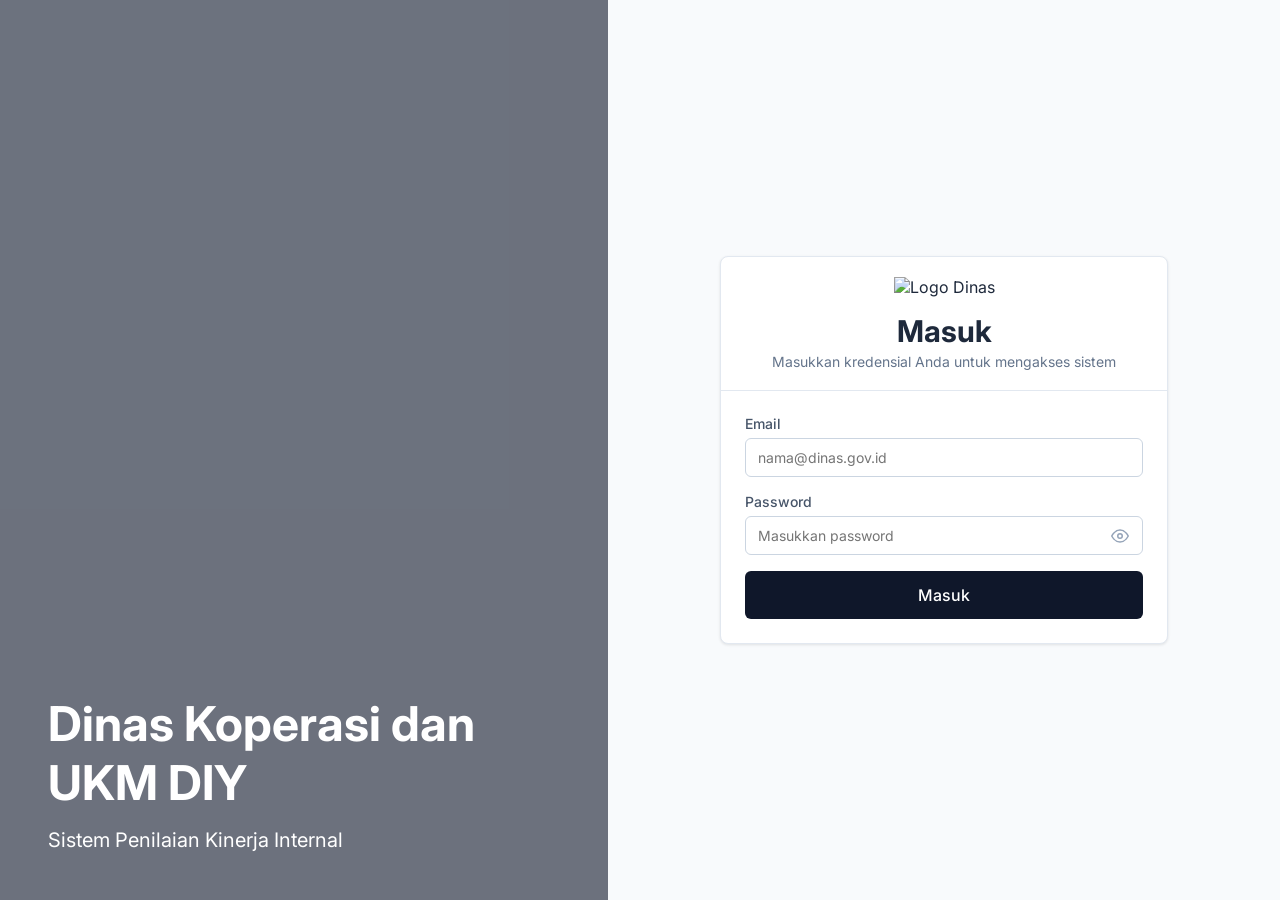
==== admin/index.html @ cbd776f8 "first commit" ====
<!DOCTYPE html>
<html lang="id">

<head>
    <meta charset="UTF-8">
    <meta name="viewport" content="width=device-width, initial-scale=1.0">
    <title>Admin Panel — Dinas Koperasi UKM</title>
    <link href="https://fonts.googleapis.com/css2?family=Inter:wght@300;400;500;600;700;800&display=swap"
        rel="stylesheet">
    <script src="https://cdn.jsdelivr.net/npm/chart.js@4.4.1/dist/chart.umd.min.js"></script>
    <link rel="stylesheet" href="assets/css/admin-global.css">
    <link rel="stylesheet" href="assets/css/admin-sidebar.css">
    <script src="auth.js"></script>
    <script src="assets/js/toast.js"></script>
    <script src="assets/js/confirm-modal.js"></script>
    <script src="assets/js/sidebar.js"></script>
    <style>
        .admin-section {
            display: none;
        }

        .admin-section.active {
            display: block;
        }

        /* SPJ status bar */
        .spj-status-bar {
            display: flex;
            align-items: center;
            gap: 10px;
            padding: 12px 16px;
            border-radius: 8px;
            margin-bottom: 16px;
            background: #fef3c7;
            border: 1px solid #fbbf24;
            font-size: 13px;
            color: #92400e;
        }

        .spj-status-bar.success {
            background: #d1fae5;
            border-color: #6ee7b7;
            color: #065f46;
        }

        .spj-status-bar.error {
            background: #fee2e2;
            border-color: #fca5a5;
            color: #991b1b;
        }

        /* Dashboard chart helpers */
        .chart-wrap {
            position: relative;
        }

        .chart-wrap.h-380 {
            height: 380px;
        }

        .chart-wrap.h-300 {
            height: 300px;
        }

        .chart-wrap.h-230 {
            height: 230px;
        }

        .grid-2 {
            display: grid;
            grid-template-columns: repeat(2, 1fr);
            gap: 20px;
            margin-bottom: 20px;
        }

        .grid-3 {
            display: grid;
            grid-template-columns: repeat(3, 1fr);
            gap: 16px;
            margin-bottom: 20px;
        }

        .chart-tabs {
            display: flex;
            gap: 8px;
            margin-bottom: 20px;
            flex-wrap: wrap;
        }

        .chart-tab {
            padding: 8px 16px;
            border-radius: 6px;
            border: 1px solid #e2e8f0;
            background: #f8fafc;
            cursor: pointer;
            font-size: 13px;
            font-weight: 500;
            color: #64748b;
        }

        .chart-tab.active {
            background: #0f172a;
            color: #fff;
            border-color: #0f172a;
        }

        .banner {
            display: flex;
            justify-content: space-between;
            align-items: center;
            flex-wrap: wrap;
            gap: 12px;
            background: linear-gradient(135deg, #0f172a, #1e3a5f);
            border-radius: 12px;
            padding: 20px 24px;
            margin-bottom: 24px;
            color: #fff;
        }

        .banner-left {
            flex: 1;
        }

        .banner-title {
            font-size: 16px;
            font-weight: 700;
        }

        .banner-sub {
            font-size: 12px;
            opacity: .7;
            margin-top: 4px;
        }

        .banner-pills {
            display: flex;
            flex-wrap: wrap;
            gap: 8px;
        }

        .pill {
            display: flex;
            align-items: center;
            gap: 6px;
            background: rgba(255, 255, 255, .12);
            border-radius: 20px;
            padding: 4px 12px;
            font-size: 12px;
        }

        .pill-dot {
            width: 8px;
            height: 8px;
            border-radius: 50%;
        }

        .cat-row {
            display: flex;
            flex-wrap: wrap;
            gap: 8px;
            margin-bottom: 16px;
        }

        .cat-btn {
            padding: 7px 14px;
            border-radius: 6px;
            border: none;
            background: #f1f5f9;
            color: #64748b;
            cursor: pointer;
            font-size: 13px;
            font-weight: 500;
        }

        .cat-btn:hover {
            background: #e2e8f0;
        }

        .month-selector {
            display: flex;
            align-items: center;
            gap: 8px;
        }

        .month-selector select {
            padding: 6px 10px;
            border: 1px solid #e2e8f0;
            border-radius: 6px;
            font-family: inherit;
            font-size: 13px;
        }

        /* Rekap table chips */
        .chip {
            display: inline-block;
            padding: 3px 10px;
            border-radius: 20px;
            font-size: 12px;
            font-weight: 600;
        }

        .chip-great {
            background: #d1fae5;
            color: #065f46;
        }

        .chip-good {
            background: #dbeafe;
            color: #1e40af;
        }

        .chip-fair {
            background: #fef3c7;
            color: #92400e;
        }

        .chip-poor {
            background: #fee2e2;
            color: #991b1b;
        }

        .chip-none {
            background: #f1f5f9;
            color: #94a3b8;
        }

        .total-chip {
            display: inline-block;
            padding: 4px 12px;
            border-radius: 20px;
            font-size: 13px;
            font-weight: 700;
        }

        .total-great {
            background: #d1fae5;
            color: #065f46;
        }

        .total-good {
            background: #dbeafe;
            color: #1e40af;
        }

        .total-fair {
            background: #fef3c7;
            color: #92400e;
        }

        .total-poor {
            background: #fee2e2;
            color: #991b1b;
        }

        .total-none {
            background: #f1f5f9;
            color: #94a3b8;
        }

        .rank-badge {
            display: inline-block;
            width: 24px;
            height: 24px;
            border-radius: 50%;
            background: #f1f5f9;
            color: #64748b;
            font-size: 12px;
            font-weight: 600;
            text-align: center;
            line-height: 24px;
        }

        .prog-wrap {
            display: flex;
            align-items: center;
            gap: 8px;
            min-width: 120px;
        }

        .prog-bar {
            flex: 1;
            height: 6px;
            background: #f1f5f9;
            border-radius: 3px;
            overflow: hidden;
        }

        .prog-fill {
            height: 100%;
            border-radius: 3px;
            transition: width .3s;
        }

        .prog-label {
            font-size: 12px;
            font-weight: 600;
            color: #64748b;
            width: 32px;
        }

        .table-legend {
            display: flex;
            flex-wrap: wrap;
            gap: 12px;
            align-items: center;
            padding: 12px 16px;
            border-top: 1px solid #f1f5f9;
            font-size: 12px;
        }

        .leg-item {
            display: flex;
            align-items: center;
            gap: 6px;
        }

        .leg-dot {
            width: 12px;
            height: 12px;
            border-radius: 2px;
        }

        .rekap {
            width: 100%;
            border-collapse: collapse;
        }

        .rekap th,
        .rekap td {
            padding: 10px 12px;
            text-align: left;
            border-bottom: 1px solid #f1f5f9;
            font-size: 13px;
        }

        .rekap th {
            background: #f8fafc;
            font-weight: 600;
            font-size: 12px;
            color: #64748b;
        }

        .rekap td.center,
        .rekap th.center {
            text-align: center;
        }

        .sk {
            background: linear-gradient(90deg, #f1f5f9 25%, #e2e8f0 50%, #f1f5f9 75%);
            background-size: 200% 100%;
            animation: sk 1.5s infinite;
            border-radius: 6px;
        }

        @keyframes sk {
            0% {
                background-position: 200% 0;
            }

            100% {
                background-position: -200% 0;
            }
        }

        .section-head {
            display: flex;
            justify-content: space-between;
            align-items: center;
            margin-bottom: 16px;
            padding-bottom: 12px;
            border-bottom: 2px solid #f1f5f9;
        }

        .section-title {
            font-size: 16px;
            font-weight: 700;
            color: #0f172a;
        }

        .section-note {
            font-size: 13px;
            color: #64748b;
        }

        .header-right {
            display: flex;
            align-items: center;
            gap: 12px;
            flex-wrap: wrap;
        }

        /* Section loader */
        .section-loader {
            display: flex;
            align-items: center;
            justify-content: center;
            height: 300px;
            color: #94a3b8;
            flex-direction: column;
            gap: 12px;
        }
    </style>
</head>

<body>
    <div class="toast-container" id="toastContainer"></div>

    <button class="mobile-menu-toggle" onclick="toggleMobileMenu()">
        <svg viewBox="0 0 24 24">
            <line x1="3" y1="12" x2="21" y2="12" />
            <line x1="3" y1="6" x2="21" y2="6" />
            <line x1="3" y1="18" x2="21" y2="18" />
        </svg>
    </button>
    <div class="sidebar-overlay" id="sidebarOverlay" onclick="toggleMobileMenu()"></div>

    <!-- SIDEBAR -->
    <aside class="sidebar" id="sidebar">
        <div class="sidebar-header">
            <div class="sidebar-header-content">
                <div class="sidebar-icon">
                    <img src="https://yt3.googleusercontent.com/ytc/AIdro_lAD91TqpEoBLA60qxJfjXPWjPJG1qCHBRz8ZomYP_tkA=s900-c-k-c0x00ffffff-no-rj"
                        alt="Logo" style="width:40px;height:40px;object-fit:cover;border-radius:8px;">
                </div>
                <div>
                    <div class="sidebar-title">Admin Panel</div>
                    <div class="sidebar-subtitle">Dinas Koperasi UKM</div>
                </div>
            </div>
        </div>
        <nav class="sidebar-nav">
            <a href="#" class="nav-item" data-section="dashboard" onclick="showSection('dashboard');return false;">
                <svg class="nav-icon" viewBox="0 0 24 24">
                    <rect x="3" y="3" width="7" height="7" rx="1" />
                    <rect x="14" y="3" width="7" height="7" rx="1" />
                    <rect x="3" y="14" width="7" height="7" rx="1" />
                    <rect x="14" y="14" width="7" height="7" rx="1" />
                </svg>
                Dashboard
            </a>
            <a href="#" class="nav-item" data-section="requests" onclick="showSection('requests');return false;">
                <svg class="nav-icon" viewBox="0 0 24 24">
                    <path d="M14 3H6a2 2 0 0 0-2 2v14a2 2 0 0 0 2 2h12a2 2 0 0 0 2-2V9z" />
                    <path d="M14 3v6h6" />
                </svg>
                Kendaraan Dinas
            </a>
            <a href="#" class="nav-item" data-section="ruang-rapat" onclick="showSection('ruang-rapat');return false;">
                <svg class="nav-icon" viewBox="0 0 24 24">
                    <rect x="3" y="4" width="18" height="18" rx="2" />
                    <line x1="16" y1="2" x2="16" y2="6" />
                    <line x1="8" y1="2" x2="8" y2="6" />
                    <line x1="3" y1="10" x2="21" y2="10" />
                </svg>
                Ruang Rapat
            </a>
            <a href="#" class="nav-item" data-section="voucher-bbm" onclick="showSection('voucher-bbm');return false;">
                <svg class="nav-icon" viewBox="0 0 24 24">
                    <circle cx="12" cy="12" r="10" />
                    <path d="M12 6v6l4 2" />
                </svg>
                Voucher BBM
            </a>
            <a href="#" class="nav-item" data-section="diklat" onclick="showSection('diklat');return false;">
                <svg class="nav-icon" viewBox="0 0 24 24">
                    <path d="M22 10v7a2 2 0 0 1-2 2H4a2 2 0 0 1-2-2V8a2 2 0 0 1 2-2h10m6-2h6v6m-6-6L12 12" />
                </svg>
                Diklat
            </a>
            <a href="#" class="nav-item" data-section="kearsipan" onclick="showSection('kearsipan');return false;">
                <svg class="nav-icon" viewBox="0 0 24 24">
                    <path d="M22 19a2 2 0 0 1-2 2H4a2 2 0 0 1-2-2V5a2 2 0 0 1 2-2h5l2 3h9a2 2 0 0 1 2 2z" />
                </svg>
                Kearsipan Internal
            </a>
            <a href="#" class="nav-item" data-section="spj-keuangan"
                onclick="showSection('spj-keuangan');return false;">
                <svg class="nav-icon" viewBox="0 0 24 24">
                    <line x1="12" y1="1" x2="12" y2="23" />
                    <path d="M17 5H9.5a3.5 3.5 0 0 0 0 7h5a3.5 3.5 0 0 1 0 7H6" />
                </svg>
                Penilaian SPJ Keuangan
            </a>
            <a href="#" class="nav-item" data-section="spj-pengumpulan"
                onclick="showSection('spj-pengumpulan');return false;">
                <svg class="nav-icon" viewBox="0 0 24 24">
                    <path d="M14 2H6a2 2 0 0 0-2 2v16a2 2 0 0 0 2 2h12a2 2 0 0 0 2-2V8z" />
                    <polyline points="14 2 14 8 20 8" />
                    <line x1="16" y1="13" x2="8" y2="13" />
                    <line x1="16" y1="17" x2="8" y2="17" />
                </svg>
                Pengumpulan SPJ
            </a>
            <a href="#" class="nav-item" data-section="pengajuan-dana"
                onclick="showSection('pengajuan-dana');return false;">
                <svg class="nav-icon" viewBox="0 0 24 24">
                    <path d="M14 2H6a2 2 0 0 0-2 2v16a2 2 0 0 0 2 2h12a2 2 0 0 0 2-2V8z" />
                    <polyline points="14 2 14 8 20 8" />
                    <line x1="12" y1="18" x2="12" y2="12" />
                    <line x1="9" y1="15" x2="15" y2="15" />
                </svg>
                Pengajuan Dana
            </a>
            <a href="#" class="nav-item" data-section="monev" onclick="showSection('monev');return false;">
                <svg class="nav-icon" viewBox="0 0 24 24">
                    <path d="M9 11l3 3L22 4" />
                    <path d="M21 12v7a2 2 0 0 1-2 2H5a2 2 0 0 1-2-2V5a2 2 0 0 1 2-2h11" />
                </svg>
                Penilaian Monev
            </a>
            <a href="#" class="nav-item" data-section="penilaian-orang" onclick="showSection('penilaian-orang');return false;">
                <svg class="nav-icon" viewBox="0 0 24 24">
                    <circle cx="12" cy="8" r="4" />
                    <path d="M4 21a8 8 0 0 1 16 0" />
                    <path d="M17 11l1.5 1.5L22 9" />
                </svg>
                Penilaian Per Orang
            </a>
            <a href="#" class="nav-item" data-section="manageacc" onclick="showSection('manageacc');return false;">
                <svg class="nav-icon" viewBox="0 0 24 24">
                    <path d="M17 21v-2a4 4 0 0 0-4-4H5a4 4 0 0 0-4 4v2" />
                    <circle cx="9" cy="7" r="4" />
                    <path d="M23 21v-2a4 4 0 0 0-3-3.87" />
                    <path d="M16 3.13a4 4 0 0 1 0 7.75" />
                </svg>
                Manajemen Akun
            </a>
            <a href="#" class="nav-item" data-section="ganti-password"
                onclick="showSection('ganti-password');return false;">
                <svg class="nav-icon" viewBox="0 0 24 24">
                    <rect x="3" y="11" width="18" height="11" rx="2" ry="2" />
                    <path d="M7 11V7a5 5 0 0 1 10 0v4" />
                </svg>
                Ganti Password
            </a>
        </nav>
        <div class="sidebar-footer">
            <div class="user-info">
                <div class="user-name" id="adminName">Administrator</div>
                <div class="user-email" id="adminEmail">admin@dinas.gov.id</div>
            </div>
            <button onclick="logout()" class="logout-btn">
                <svg class="nav-icon" viewBox="0 0 24 24">
                    <path d="M9 21H5a2 2 0 0 1-2-2V5a2 2 0 0 1 2-2h4" />
                    <polyline points="16 17 21 12 16 7" />
                    <line x1="21" y1="12" x2="9" y2="12" />
                </svg>
                Keluar
            </button>
        </div>
    </aside>

    <!-- MAIN CONTENT -->
    <div class="main-content">

        <!-- ═══════════════════════════════════ -->
        <!-- SECTION: DASHBOARD                  -->
        <!-- ═══════════════════════════════════ -->
        <div id="section-dashboard" class="admin-section">
            <div class="header">
                <div class="header-left">
                    <h1 class="header-title" id="pageTitle">Dashboard</h1>
                    <p class="header-subtitle" id="db-headerDate">—</p>
                </div>
                <div class="header-right" id="headerActions"></div>
            </div>
            <div class="container">

                <!-- SPJ Status Bar -->
                <div id="db-spjStatusBar" class="spj-status-bar" style="display:none">
                    <svg width="16" height="16" viewBox="0 0 24 24" fill="none" stroke="currentColor" stroke-width="2">
                        <circle cx="12" cy="12" r="10" />
                        <line x1="12" y1="8" x2="12" y2="12" />
                        <line x1="12" y1="16" x2="12.01" y2="16" />
                    </svg>
                    <span id="db-spjStatusMsg"></span>
                </div>

                <!-- Banner -->
                <div class="banner">
                    <div class="banner-left">
                        <div class="banner-title">Sistem Penilaian Kinerja — Total Maksimal 100 Poin</div>
                        <div class="banner-sub">BBM /5 + Kendaraan /10 + Ruang Rapat /5 + Kearsipan /5 + SPJ Keuangan
                            /35 + Monev /40 = 100</div>
                    </div>
                    <div class="banner-pills">
                        <div class="pill">
                            <div class="pill-dot" style="background:#0ea5e9"></div>BBM /5
                        </div>
                        <div class="pill">
                            <div class="pill-dot" style="background:#f59e0b"></div>Kendaraan /10
                        </div>
                        <div class="pill">
                            <div class="pill-dot" style="background:#8b5cf6"></div>Ruang Rapat /5
                        </div>
                        <div class="pill">
                            <div class="pill-dot" style="background:#22c55e"></div>Kearsipan /5
                        </div>
                        <div class="pill">
                            <div class="pill-dot" style="background:#10b981"></div>SPJ Keuangan /35
                        </div>
                        <div class="pill">
                            <div class="pill-dot" style="background:#ec4899"></div>Monev /40
                        </div>
                    </div>
                </div>

                <!-- Filter bar -->
                <div
                    style="display:flex;align-items:center;justify-content:space-between;margin-bottom:16px;flex-wrap:wrap;gap:12px;">
                    <div class="month-selector">
                        <label style="font-size:13px;font-weight:600;color:#64748b;">Bulan:</label>
                        <select id="db-bulanSelect" onchange="dbOnBulanChange()">
                            <option value="JANUARI">Januari</option>
                            <option value="FEBRUARI">Februari</option>
                            <option value="MARET">Maret</option>
                            <option value="APRIL">April</option>
                            <option value="MEI">Mei</option>
                            <option value="JUNI">Juni</option>
                            <option value="JULI">Juli</option>
                            <option value="AGUSTUS">Agustus</option>
                            <option value="SEPTEMBER">September</option>
                            <option value="OKTOBER">Oktober</option>
                            <option value="NOVEMBER">November</option>
                            <option value="DESEMBER">Desember</option>
                        </select>
                    </div>
                    <button class="btn btn-primary" id="db-btnRefresh" onclick="dbLoadAll()">
                        <svg width="14" height="14" viewBox="0 0 24 24" fill="none" stroke="currentColor"
                            stroke-width="2.5">
                            <path d="M23 4v6h-6" />
                            <path d="M1 20v-6h6" />
                            <path d="M3.51 9a9 9 0 0 1 14.85-3.36L23 10M1 14l4.64 4.36A9 9 0 0 0 20.49 15" />
                        </svg>
                        Refresh
                    </button>
                </div>

                <!-- Stats grid -->
                <div class="stats-grid" id="db-statsGrid">
                    <div class="stat-card">
                        <div class="sk" style="height:72px"></div>
                    </div>
                    <div class="stat-card">
                        <div class="sk" style="height:72px"></div>
                    </div>
                    <div class="stat-card">
                        <div class="sk" style="height:72px"></div>
                    </div>
                    <div class="stat-card">
                        <div class="sk" style="height:72px"></div>
                    </div>
                </div>

                <!-- Chart section header -->
                <div class="section-head">
                    <span class="section-title">Grafik Perbandingan Nilai</span>
                    <span class="section-note" id="db-sectionNote">—</span>
                </div>

                <!-- Chart tabs -->
                <div class="chart-tabs">
                    <button class="chart-tab active" onclick="dbGoTab('total',this)">📊 Total per Divisi</button>
                    <button class="chart-tab" onclick="dbGoTab('trend',this)">📈 Tren Bulanan</button>
                    <button class="chart-tab" onclick="dbGoTab('cat',this)">🔍 Per Kategori</button>
                    <button class="chart-tab" onclick="dbGoTab('profil',this)">🎯 Profil Divisi</button>
                </div>

                <!-- Panel: Total -->
                <div id="db-pTotal" data-active="1">
                    <div class="grid-2">
                        <div class="card">
                            <div class="card-header">
                                <span class="card-title">Total Nilai per Divisi (Stacked)</span>
                                <span class="card-note" id="db-stkNote">—</span>
                            </div>
                            <div class="card-content">
                                <div class="chart-wrap h-380"><canvas id="db-cStacked"></canvas></div>
                            </div>
                        </div>
                        <div class="card">
                            <div class="card-header">
                                <span class="card-title">Distribusi Modul (Radar)</span>
                                <span class="card-note">Rata-rata semua divisi %</span>
                            </div>
                            <div class="card-content">
                                <div class="chart-wrap h-380"><canvas id="db-cRadarMain"></canvas></div>
                            </div>
                        </div>
                    </div>
                </div>

                <!-- Panel: Tren -->
                <div id="db-pTrend" style="display:none">
                    <div class="card">
                        <div class="card-header">
                            <span class="card-title">Tren Total Nilai Lintas Bulan — per Divisi</span>
                            <span class="card-note">Semua 12 bulan, nilai /100</span>
                        </div>
                        <div class="card-content">
                            <div class="chart-wrap h-380"><canvas id="db-cTrend"></canvas></div>
                        </div>
                    </div>
                    <div class="section-head">
                        <span class="section-title">Tren per Divisi — Detail Modul</span>
                        <span class="section-note">Semua modul stacked per bulan</span>
                    </div>
                    <div class="grid-3" id="db-trendSmall"></div>
                </div>

                <!-- Panel: Per Kategori -->
                <div id="db-pCat" style="display:none">
                    <div class="section-head" style="margin-bottom:10px">
                        <span class="section-title">Pilih Kategori Penilaian:</span>
                    </div>
                    <div class="cat-row" id="db-catRow"></div>
                    <div class="card">
                        <div class="card-header">
                            <span class="card-title" id="db-catTitle">—</span>
                            <span class="card-note" id="db-catNote">—</span>
                        </div>
                        <div class="card-content">
                            <div class="chart-wrap h-380"><canvas id="db-cCat"></canvas></div>
                        </div>
                    </div>
                    <div class="card">
                        <div class="card-header">
                            <span class="card-title" id="db-catTitle2">—</span>
                            <span class="card-note">Lintas bulan tiap divisi</span>
                        </div>
                        <div class="card-content">
                            <div class="chart-wrap h-300"><canvas id="db-cCat2"></canvas></div>
                        </div>
                    </div>
                </div>

                <!-- Panel: Profil Divisi -->
                <div id="db-pProfil" style="display:none">
                    <div class="grid-3" id="db-radarGrid"></div>
                </div>

                <!-- Rekap tabel -->
                <div class="section-head">
                    <span class="section-title">Rekap Nilai Lengkap per Divisi</span>
                    <span class="section-note">Diurutkan berdasarkan total nilai tertinggi</span>
                </div>

                <div class="card" style="margin-bottom:32px">

                    <!-- Tabel (desktop) -->
                    <div class="table-container" id="db-rekapTableWrap">
                        <table class="rekap" id="db-rekapTable">
                            <thead>
                                <tr>
                                    <th>#</th>
                                    <th>Divisi / Unit</th>
                                    <th class="center"><span style="color:#0ea5e9">●</span> BBM <small
                                            style="opacity:.6">/5</small></th>
                                    <th class="center"><span style="color:#f59e0b">●</span> Kendaraan <small
                                            style="opacity:.6">/10</small></th>
                                    <th class="center"><span style="color:#8b5cf6">●</span> Ruang Rapat <small
                                            style="opacity:.6">/5</small></th>
                                    <th class="center"><span style="color:#22c55e">●</span> Kearsipan <small
                                            style="opacity:.6">/5</small></th>
                                    <th class="center"><span style="color:#10b981">●</span> SPJ Keuangan <small
                                            style="opacity:.6">/35</small></th>
                                    <th class="center"><span style="color:#ec4899">●</span> Monev <small
                                            style="opacity:.6">/40</small></th>
                                    <th class="center" style="background:#1a2942">Total <small
                                            style="opacity:.6">/100</small></th>
                                    <th class="center">Progress /100</th>
                                </tr>
                            </thead>
                            <tbody id="db-rekapTbody">
                                <tr>
                                    <td colspan="10" class="empty-state">⏳ Memuat data...</td>
                                </tr>
                            </tbody>
                        </table>
                    </div>

                    <!-- Cards mobile (pengganti tabel di HP) -->
                    <div id="db-rekapCards"></div>

                    <!-- Legend -->
                    <div class="table-legend">
                        <div class="leg-item">
                            <div class="leg-dot" style="background:#d1fae5"></div>Sangat Baik ≥80%
                        </div>
                        <div class="leg-item">
                            <div class="leg-dot" style="background:#dbeafe"></div>Baik ≥60%
                        </div>
                        <div class="leg-item">
                            <div class="leg-dot" style="background:#fef3c7"></div>Cukup ≥40%
                        </div>
                        <div class="leg-item">
                            <div class="leg-dot" style="background:#fee2e2"></div>Kurang &lt;40%
                        </div>
                        <div class="leg-item" style="margin-left:auto;color:#94a3b8;font-style:italic">
                            Sumber SPJ: <span id="db-spjSourceLabel">—</span>
                        </div>
                    </div>
                </div>

            </div>
        </div>

        <!-- ═══════════════════════════════════ -->
        <!-- SECTION: KENDARAAN DINAS            -->
        <!-- ═══════════════════════════════════ -->
        <div id="section-requests" class="admin-section">
            <div class="section-loader">
                <div class="spinner"></div><span>Memuat Kendaraan Dinas...</span>
            </div>
        </div>

        <!-- ═══════════════════════════════════ -->
        <!-- SECTION: RUANG RAPAT                -->
        <!-- ═══════════════════════════════════ -->
        <div id="section-ruang-rapat" class="admin-section">
            <div class="section-loader">
                <div class="spinner"></div><span>Memuat Ruang Rapat...</span>
            </div>
        </div>

        <!-- ═══════════════════════════════════ -->
        <!-- SECTION: VOUCHER BBM                -->
        <!-- ═══════════════════════════════════ -->
        <div id="section-voucher-bbm" class="admin-section">
            <div class="section-loader">
                <div class="spinner"></div><span>Memuat Voucher BBM...</span>
            </div>
        </div>

        <!-- ═══════════════════════════════════ -->
        <!-- SECTION: DIKLAT                     -->
        <!-- ═══════════════════════════════════ -->
        <div id="section-diklat" class="admin-section">
            <div class="section-loader">
                <div class="spinner"></div><span>Memuat Diklat...</span>
            </div>
        </div>

        <!-- ═══════════════════════════════════ -->
        <!-- SECTION: KEARSIPAN                  -->
        <!-- ═══════════════════════════════════ -->
        <div id="section-kearsipan" class="admin-section">
            <div class="section-loader">
                <div class="spinner"></div><span>Memuat Kearsipan Internal...</span>
            </div>
        </div>

        <!-- ═══════════════════════════════════ -->
        <!-- SECTION: SPJ KEUANGAN               -->
        <!-- ═══════════════════════════════════ -->
        <div id="section-spj-keuangan" class="admin-section">
            <div class="section-loader">
                <div class="spinner"></div><span>Memuat Penilaian SPJ Keuangan...</span>
            </div>
        </div>

        <!-- ═══════════════════════════════════ -->
        <!-- SECTION: SPJ PENGUMPULAN            -->
        <!-- ═══════════════════════════════════ -->
        <div id="section-spj-pengumpulan" class="admin-section">
            <div class="section-loader">
                <div class="spinner"></div><span>Memuat Pengumpulan SPJ...</span>
            </div>
        </div>

        <!-- ═══════════════════════════════════ -->
        <!-- SECTION: PENGAJUAN DANA             -->
        <!-- ═══════════════════════════════════ -->
        <div id="section-pengajuan-dana" class="admin-section">
            <div class="section-loader">
                <div class="spinner"></div><span>Memuat Pengajuan Dana...</span>
            </div>
        </div>

        <!-- ═══════════════════════════════════ -->
        <!-- SECTION: MONEV                      -->
        <!-- ═══════════════════════════════════ -->
        <div id="section-monev" class="admin-section">
            <div class="section-loader">
                <div class="spinner"></div><span>Memuat Penilaian Monev...</span>
            </div>
        </div>

        <!-- ═══════════════════════════════════ -->
        <!-- SECTION: PENILAIAN PER ORANG       -->
        <!-- ═══════════════════════════════════ -->
        <div id="section-penilaian-orang" class="admin-section">
            <div class="section-loader">
                <div class="spinner"></div><span>Memuat Penilaian Per Orang...</span>
            </div>
        </div>

        <!-- ═══════════════════════════════════ -->
        <!-- SECTION: MANAJEMEN AKUN             -->
        <!-- ═══════════════════════════════════ -->
        <div id="section-manageacc" class="admin-section">
            <div class="section-loader">
                <div class="spinner"></div><span>Memuat Manajemen Akun...</span>
            </div>
        </div>

        <!-- ═══════════════════════════════════ -->
        <!-- SECTION: GANTI PASSWORD             -->
        <!-- ═══════════════════════════════════ -->
        <div id="section-ganti-password" class="admin-section">
            <div class="section-loader">
                <div class="spinner"></div><span>Memuat Ganti Password...</span>
            </div>
        </div>

    </div><!-- end .main-content -->

    <!-- Scripts: urutan penting — app.js (router) harus sebelum section JS -->
    <script src="assets/js/app.js"></script>
    <script src="assets/js/dashboard.js"></script>
    <script src="assets/js/sub-umum/requests.js" defer></script>
    <script src="assets/js/sub-umum/ruang-rapat.js" defer></script>
    <script src="assets/js/sub-umum/voucher-bbm.js" defer></script>
    <script src="assets/js/sub-umum/diklat.js" defer></script>
    <script src="assets/js/sub-umum/kearsipan.js" defer></script>
    <script src="assets/js/sub-keuangan/spj-keuangan.js" defer></script>
    <script src="assets/js/sub-keuangan/spj-pengumpulan.js" defer></script>
    <script src="assets/js/sub-keuangan/pengajuan-dana.js" defer></script>
    <script src="assets/js/sub-keuangan/pengajuan-dana-bersama.js" defer></script>
    <script src="assets/js/sekretariat/monev.js" defer></script>
    <script src="assets/js/penilaian-individu/penilaian-orang-gas-integration.js" defer></script>
    <script src="assets/js/penilaian-individu/penilaian-orang.js" defer></script>
    <script src="assets/js/manageacc.js" defer></script>
    <script src="assets/js/gantipassword.js" defer></script>
    <script>
        AUTH.init();
    </script>
</body>

</html>
---- admin/assets/css/admin-global.css ----
/* ============================================================
   ADMIN GLOBAL CSS — Design System
   Dinas Koperasi dan UKM DIY
   ============================================================ */

/* ---- CSS Variables ---- */
:root {
    --color-primary: #0f172a;
    --color-primary-hover: #1e293b;
    --color-success: #10b981;
    --color-success-hover: #059669;
    --color-warning: #f59e0b;
    --color-warning-hover: #d97706;
    --color-danger: #ef4444;
    --color-danger-hover: #dc2626;
    --color-info: #3b82f6;

    --color-bg: #f8f9fa;
    --color-surface: #ffffff;
    --color-border: #e5e7eb;
    --color-border-light: #f1f5f9;

    --color-text-primary: #1e293b;
    --color-text-secondary: #64748b;
    --color-text-muted: #94a3b8;

    --radius-sm: 6px;
    --radius-md: 8px;
    --radius-lg: 10px;
    --radius-xl: 12px;

    --shadow-sm: 0 1px 2px rgba(0, 0, 0, 0.05);
    --shadow-md: 0 4px 12px rgba(0, 0, 0, 0.08);
    --shadow-lg: 0 20px 25px -5px rgba(0, 0, 0, 0.1);
}

/* ---- Reset ---- */
* {
    margin: 0;
    padding: 0;
    box-sizing: border-box;
}

body {
    font-family: 'Inter', sans-serif;
    background-color: var(--color-bg);
    color: var(--color-text-primary);
    display: flex;
    min-height: 100vh;
}

/* ============================================================
   TOAST NOTIFICATIONS
   ============================================================ */
.toast-container {
    position: fixed;
    top: 20px;
    right: 20px;
    z-index: 9999;
}

.toast {
    background: var(--color-surface);
    padding: 16px 20px;
    border-radius: var(--radius-md);
    box-shadow: 0 4px 12px rgba(0, 0, 0, 0.15);
    margin-bottom: 10px;
    min-width: 300px;
    animation: slideIn 0.3s ease-out;
    display: flex;
    align-items: center;
    gap: 12px;
}

.toast.success {
    border-left: 4px solid var(--color-success);
}

.toast.error {
    border-left: 4px solid var(--color-danger);
}

.toast.warning {
    border-left: 4px solid var(--color-warning);
}

.toast.info {
    border-left: 4px solid var(--color-info);
}

@keyframes slideIn {
    from {
        transform: translateX(400px);
        opacity: 0;
    }

    to {
        transform: translateX(0);
        opacity: 1;
    }
}

@keyframes spin {
    to {
        transform: rotate(360deg);
    }
}

@keyframes shim {
    0% {
        background-position: 200% 0;
    }

    100% {
        background-position: -200% 0;
    }
}

/* ============================================================
   LAYOUT
   ============================================================ */
.main-content {
    flex: 1;
    display: flex;
    flex-direction: column;
    margin-left: 252px;
    transition: margin-left 0.3s ease;
    min-width: 0;
    /* PENTING: cegah overflow chart */
    overflow-x: hidden;
}

.container {
    padding: 24px 32px;
    width: 100%;
    /* PENTING: cegah overflow chart */
    overflow-x: hidden;
}

/* ============================================================
   HEADER
   ============================================================ */
.header {
    background: var(--color-surface);
    border-bottom: 1px solid var(--color-border);
    padding: 24px 32px;
    display: flex;
    align-items: center;
    justify-content: space-between;
    flex-wrap: wrap;
    gap: 16px;
}

.header-left .header-title {
    font-size: 24px;
    font-weight: 600;
    color: var(--color-text-primary);
    margin-bottom: 4px;
}

.header-left .header-subtitle,
.header-subtitle {
    font-size: 14px;
    color: var(--color-text-secondary);
}

.header-title {
    font-size: 24px;
    font-weight: 600;
    color: var(--color-text-primary);
    margin-bottom: 4px;
}

.header-right {
    display: flex;
    align-items: center;
    gap: 10px;
    flex-wrap: wrap;
}

/* ============================================================
   BUTTONS
   ============================================================ */
.btn {
    padding: 6px 14px;
    border-radius: 6px;
    border: 1px solid var(--color-border);
    font-size: 13px;
    font-weight: 500;
    cursor: pointer;
    font-family: 'Inter', sans-serif;
    background: var(--color-surface);
    color: var(--color-text-primary);
    display: inline-flex;
    align-items: center;
    gap: 6px;
    transition: all 0.2s;
    text-decoration: none;
    white-space: nowrap;
}

.btn:hover {
    background: #f8fafc;
    border-color: #cbd5e1;
}

.btn-sm {
    padding: 4px 10px;
    font-size: 12px;
}

.btn-lg {
    padding: 10px 20px;
    font-size: 15px;
}

.btn-primary {
    background: var(--color-primary);
    color: white;
    border-color: var(--color-primary);
}

.btn-primary:hover {
    background: var(--color-primary-hover);
    border-color: var(--color-primary-hover);
}

.btn-success {
    background: var(--color-success);
    color: white;
    border-color: var(--color-success);
}

.btn-success:hover {
    background: var(--color-success-hover);
    border-color: var(--color-success-hover);
}

.btn-warning {
    background: var(--color-warning);
    color: white;
    border-color: var(--color-warning);
}

.btn-warning:hover {
    background: var(--color-warning-hover);
    border-color: var(--color-warning-hover);
}

.btn-danger {
    background: var(--color-danger);
    color: white;
    border-color: var(--color-danger);
}

.btn-danger:hover {
    background: var(--color-danger-hover);
    border-color: var(--color-danger-hover);
}

.btn-approve {
    background: #10b981;
    color: white;
    border-color: #10b981;
}

.btn-approve:hover {
    background: #059669;
}

.btn-complete {
    background: #0ea5e9;
    color: white;
    border-color: #0ea5e9;
}

.btn-complete:hover {
    background: #0284c7;
}

.btn-reject {
    background: #ef4444;
    color: white;
    border-color: #ef4444;
}

.btn-reject:hover {
    background: #dc2626;
}

.btn-edit {
    background: #3b82f6;
    color: white;
    border-color: #3b82f6;
}

.btn-edit:hover {
    background: #2563eb;
}

.btn-delete {
    background: #ef4444;
    color: white;
    border-color: #ef4444;
}

.btn-delete:hover {
    background: #dc2626;
}

.btn-outline {
    background: transparent;
    border-color: var(--color-border);
}

.btn:disabled {
    cursor: not-allowed;
    opacity: 0.65;
}

.btn-primary.loading svg {
    animation: spin 0.7s linear infinite;
}

/* ============================================================
   CARDS
   ============================================================ */
.card {
    background: var(--color-surface);
    border-radius: var(--radius-md);
    border: 1px solid var(--color-border);
    box-shadow: var(--shadow-sm);
    margin-bottom: 20px;
    /* PENTING: cegah chart overflow keluar card */
    min-width: 0;
    overflow: hidden;
}

.card-header {
    padding: 18px 24px;
    border-bottom: 1px solid var(--color-border);
    display: flex;
    justify-content: space-between;
    align-items: center;
    flex-wrap: wrap;
    gap: 12px;
}

.card-header-top {
    display: flex;
    justify-content: space-between;
    align-items: center;
    flex-wrap: wrap;
    gap: 12px;
    width: 100%;
}

.card-title {
    font-size: 16px;
    font-weight: 600;
    color: var(--color-text-primary);
}

.card-note {
    font-size: 12px;
    color: var(--color-text-muted);
}

.card-content {
    padding: 20px;
}

/* ============================================================
   STATISTICS CARDS
   ============================================================ */
.stats-grid {
    display: grid;
    grid-template-columns: repeat(4, 1fr);
    gap: 16px;
    margin-bottom: 24px;
}

.stat-card {
    background: var(--color-surface);
    border: 1px solid var(--color-border);
    border-radius: var(--radius-lg);
    padding: 20px;
    position: relative;
    overflow: hidden;
    transition: box-shadow 0.2s;
}

.stat-card:hover {
    box-shadow: var(--shadow-md);
}

.stat-card-bar {
    position: absolute;
    bottom: 0;
    left: 0;
    right: 0;
    height: 3px;
}

.stat-label {
    font-size: 13px;
    font-weight: 500;
    color: var(--color-text-secondary);
    margin-bottom: 8px;
}

.stat-value {
    font-size: 30px;
    font-weight: 800;
    color: var(--color-text-primary);
    line-height: 1;
}

.stat-footer {
    font-size: 12px;
    color: var(--color-text-muted);
    margin-top: 6px;
}

/* ============================================================
   TABLES
   ============================================================ */
.table-container {
    overflow-x: auto;
    -webkit-overflow-scrolling: touch;
}

table {
    width: 100%;
    border-collapse: collapse;
}

th {
    text-align: left;
    padding: 12px 16px;
    font-size: 13px;
    font-weight: 600;
    color: var(--color-text-secondary);
    background: #f8fafc;
    border-bottom: 1px solid var(--color-border);
    white-space: nowrap;
}

td {
    padding: 14px 16px;
    font-size: 14px;
    color: var(--color-text-primary);
    border-bottom: 1px solid var(--color-border-light);
    vertical-align: middle;
}

tbody tr:last-child td {
    border-bottom: none;
}

tbody tr:hover {
    background: #fafbfc;
}

/* Rekap table (dark header) */
table.rekap {
    min-width: 700px;
    white-space: nowrap;
}

table.rekap thead tr {
    background: var(--color-primary);
}

table.rekap th {
    padding: 11px 14px;
    font-size: 11px;
    font-weight: 700;
    text-transform: uppercase;
    letter-spacing: 0.05em;
    color: white;
    background: var(--color-primary);
}

table.rekap th.center {
    text-align: center;
}

table.rekap td {
    padding: 11px 14px;
}

table.rekap tbody tr:hover {
    background: #f8fafc;
}

/* ============================================================
   BADGES & CHIPS
   ============================================================ */
.badge {
    padding: 4px 12px;
    border-radius: 16px;
    font-size: 13px;
    font-weight: 500;
    display: inline-block;
    white-space: nowrap;
}

.badge-pending {
    background: #e0e7ff;
    color: #3730a3;
}

.badge-assessed {
    background: #d1fae5;
    color: #065f46;
}

.badge-approved {
    background: #d1fae5;
    color: #065f46;
}

.badge-rejected {
    background: #fee2e2;
    color: #991b1b;
}

.chip {
    display: inline-flex;
    align-items: center;
    justify-content: center;
    padding: 3px 10px;
    border-radius: 20px;
    font-size: 12px;
    font-weight: 700;
    min-width: 44px;
}

.chip-none {
    background: #f1f5f9;
    color: var(--color-text-muted);
}

.chip-great {
    background: #d1fae5;
    color: #065f46;
}

.chip-good {
    background: #dbeafe;
    color: #1e40af;
}

.chip-fair {
    background: #fef3c7;
    color: #92400e;
}

.chip-poor {
    background: #fee2e2;
    color: #991b1b;
}

.total-chip {
    display: inline-flex;
    align-items: center;
    justify-content: center;
    padding: 5px 14px;
    border-radius: var(--radius-md);
    font-weight: 800;
    font-size: 14px;
}

.total-great {
    background: #d1fae5;
    color: #065f46;
}

.total-good {
    background: #dbeafe;
    color: #1e40af;
}

.total-fair {
    background: #fef3c7;
    color: #92400e;
}

.total-poor {
    background: #fee2e2;
    color: #991b1b;
}

.total-none {
    background: #f1f5f9;
    color: var(--color-text-muted);
}

.rank-badge {
    display: inline-flex;
    align-items: center;
    justify-content: center;
    width: 22px;
    height: 22px;
    border-radius: var(--radius-sm);
    background: #f1f5f9;
    color: var(--color-text-secondary);
    font-size: 11px;
    font-weight: 700;
    margin-right: 4px;
}

/* ============================================================
   MODAL
   ============================================================ */
.modal-overlay {
    position: fixed;
    inset: 0;
    background: rgba(0, 0, 0, 0.5);
    z-index: 1000;
    display: none;
    align-items: center;
    justify-content: center;
    padding: 20px;
}

.modal {
    background: var(--color-surface);
    border-radius: var(--radius-md);
    max-width: 700px;
    width: 100%;
    max-height: 90vh;
    overflow-y: auto;
    box-shadow: var(--shadow-lg);
}

.modal-header {
    padding: 20px 24px;
    border-bottom: 1px solid var(--color-border);
    display: flex;
    align-items: center;
    justify-content: space-between;
}

.modal-title {
    font-size: 18px;
    font-weight: 600;
    color: var(--color-text-primary);
}

.modal-content {
    padding: 24px;
}

.modal-footer {
    padding: 16px 24px;
    border-top: 1px solid var(--color-border);
    display: flex;
    gap: 12px;
    flex-wrap: wrap;
}

/* ============================================================
   FORM ELEMENTS
   ============================================================ */
.form-group {
    margin-bottom: 16px;
}

.input-label {
    display: block;
    font-size: 13px;
    font-weight: 500;
    color: var(--color-text-secondary);
    margin-bottom: 6px;
}

.input-field,
.form-input,
.search-input,
.select-input {
    width: 100%;
    padding: 10px 12px;
    border: 1px solid var(--color-border);
    border-radius: var(--radius-sm);
    font-size: 14px;
    font-family: 'Inter', sans-serif;
    color: var(--color-text-primary);
    background: var(--color-surface);
    transition: border-color 0.15s, box-shadow 0.15s;
}

.input-field:focus,
.form-input:focus,
.search-input:focus,
.select-input:focus {
    outline: none;
    border-color: var(--color-primary);
    box-shadow: 0 0 0 3px rgba(15, 23, 42, 0.08);
}

.form-textarea {
    width: 100%;
    padding: 10px 12px;
    border: 1px solid var(--color-border);
    border-radius: var(--radius-sm);
    font-size: 14px;
    font-family: 'Inter', sans-serif;
    color: var(--color-text-primary);
    background: var(--color-surface);
    transition: border-color 0.15s, box-shadow 0.15s;
    min-height: 80px;
    resize: vertical;
}

.form-textarea:focus {
    outline: none;
    border-color: var(--color-primary);
    box-shadow: 0 0 0 3px rgba(15, 23, 42, 0.08);
}

.search-input {
    width: 200px;
    min-width: 130px;
}

.select-input {
    width: 140px;
    min-width: 110px;
}

.info-box {
    background: #f8fafc;
    border: 1px solid var(--color-border);
    border-radius: var(--radius-md);
    padding: 16px;
    margin-bottom: 16px;
}

.info-box-label {
    display: block;
    font-size: 11px;
    font-weight: 700;
    text-transform: uppercase;
    letter-spacing: 0.05em;
    color: var(--color-text-secondary);
    margin-bottom: 12px;
}

.alert {
    padding: 12px 16px;
    border-radius: var(--radius-md);
    margin-bottom: 16px;
    font-size: 13px;
    display: flex;
    align-items: flex-start;
    gap: 8px;
}

.alert-info {
    background: #eff6ff;
    border: 1px solid #bfdbfe;
    color: #1e40af;
}

.alert-success {
    background: #f0fdf4;
    border: 1px solid #86efac;
    color: #166534;
}

.alert-warning {
    background: #fffbeb;
    border: 1px solid #fcd34d;
    color: #92400e;
}

.alert-danger {
    background: #fef2f2;
    border: 1px solid #fca5a5;
    color: #991b1b;
}

/* ============================================================
   SPINNER & LOADING
   ============================================================ */
.spinner {
    display: inline-block;
    width: 40px;
    height: 40px;
    border: 4px solid var(--color-border);
    border-top-color: var(--color-primary);
    border-radius: 50%;
    animation: spin 0.8s linear infinite;
}

.spinner-sm {
    width: 18px;
    height: 18px;
    border-width: 2px;
}

.sk {
    background: linear-gradient(90deg, #f1f5f9 25%, #e2e8f0 50%, #f1f5f9 75%);
    background-size: 200% 100%;
    animation: shim 1.3s infinite;
    border-radius: var(--radius-sm);
}

/* ============================================================
   FILTER & SEARCH ROW
   ============================================================ */
.filter-row {
    display: flex;
    gap: 10px;
    align-items: center;
    flex-wrap: wrap;
    width: 100%;
}

.filter-group {
    display: flex;
    align-items: center;
    gap: 6px;
}

.filter-label {
    font-size: 12px;
    font-weight: 600;
    color: var(--color-text-secondary);
    white-space: nowrap;
}

.filter-badge {
    display: inline-flex;
    align-items: center;
    gap: 5px;
    background: #f1f5f9;
    border: 1px solid #e2e8f0;
    border-radius: 20px;
    padding: 4px 10px;
    font-size: 12px;
    font-weight: 600;
    color: var(--color-text-primary);
}

.filter-badge-clear {
    cursor: pointer;
    color: var(--color-text-muted);
    font-size: 14px;
    line-height: 1;
    transition: color 0.15s;
}

.filter-badge-clear:hover {
    color: var(--color-danger);
}

.active-filters {
    display: flex;
    flex-wrap: wrap;
    gap: 6px;
    padding: 8px 24px;
    border-bottom: 1px solid var(--color-border-light);
}

.active-filters:empty {
    display: none;
}

.results-info {
    font-size: 13px;
    color: var(--color-text-secondary);
    padding: 8px 24px 0;
}

/* ============================================================
   PAGINATION
   ============================================================ */
.pagination {
    display: flex;
    justify-content: center;
    align-items: center;
    gap: 8px;
    margin-top: 20px;
    padding: 16px;
    flex-wrap: wrap;
}

.pagination button {
    padding: 8px 12px;
    border: 1px solid var(--color-border);
    background: var(--color-surface);
    border-radius: var(--radius-sm);
    cursor: pointer;
    font-size: 14px;
    font-weight: 500;
    transition: all 0.2s;
    font-family: 'Inter', sans-serif;
    color: var(--color-text-primary);
}

.pagination button:hover:not(:disabled) {
    background: #f8fafc;
    border-color: #cbd5e1;
}

.pagination button:disabled {
    opacity: 0.5;
    cursor: not-allowed;
}

.pagination button.active {
    background: var(--color-primary);
    color: white;
    border-color: var(--color-primary);
}

.pagination-info {
    font-size: 14px;
    color: var(--color-text-secondary);
    padding: 0 8px;
}

/* ============================================================
   PROGRESS & SCORE ELEMENTS
   ============================================================ */
.prog-wrap {
    display: flex;
    align-items: center;
    gap: 8px;
    min-width: 120px;
}

.prog-bar {
    flex: 1;
    height: 6px;
    background: #f1f5f9;
    border-radius: 4px;
    overflow: hidden;
}

.prog-fill {
    height: 100%;
    border-radius: 4px;
    transition: width 0.5s;
}

.prog-label {
    font-size: 11px;
    color: var(--color-text-secondary);
    font-weight: 600;
    width: 34px;
    text-align: right;
}

.score-preview {
    background: var(--color-surface);
    padding: 20px;
    border-radius: var(--radius-md);
    margin-bottom: 16px;
    border: 2px solid var(--color-border);
}

.score-preview-title {
    font-size: 13px;
    color: var(--color-text-secondary);
    margin-bottom: 8px;
}

.score-preview-value {
    font-size: 36px;
    font-weight: 700;
    color: var(--color-primary);
    text-align: center;
}

.score-breakdown {
    display: grid;
    grid-template-columns: repeat(3, 1fr);
    gap: 12px;
    margin-top: 12px;
}

.score-item {
    text-align: center;
    padding: 12px;
    background: #f8fafc;
    border-radius: var(--radius-sm);
}

.score-item-label {
    font-size: 11px;
    color: var(--color-text-secondary);
    margin-bottom: 4px;
}

.score-item-value {
    font-size: 20px;
    font-weight: 700;
    color: var(--color-text-primary);
}

.score-section {
    background: #f8fafc;
    padding: 16px;
    border-radius: var(--radius-md);
    margin-bottom: 16px;
    border-left: 4px solid var(--color-info);
}

.score-section-title {
    font-weight: 600;
    color: var(--color-text-primary);
    margin-bottom: 12px;
    font-size: 15px;
}

/* ============================================================
   MISC
   ============================================================ */
.section-head {
    display: flex;
    align-items: baseline;
    justify-content: space-between;
    margin-bottom: 16px;
    flex-wrap: wrap;
    gap: 8px;
}

.section-title {
    font-size: 16px;
    font-weight: 700;
    color: var(--color-text-primary);
}

.section-note {
    font-size: 13px;
    color: var(--color-text-muted);
}

.empty-state {
    text-align: center;
    padding: 48px 20px;
    color: var(--color-text-secondary);
    font-size: 14px;
}

.info-banner {
    background: #eff6ff;
    border-left: 4px solid var(--color-info);
    padding: 12px 16px;
    border-radius: var(--radius-sm);
    margin-bottom: 16px;
    font-size: 13px;
    color: #1e3a8a;
}

.warning-banner {
    background: #fffbeb;
    border-left: 4px solid var(--color-warning);
    padding: 12px 16px;
    border-radius: var(--radius-sm);
    margin-bottom: 16px;
    font-size: 13px;
    color: #92400e;
}

.table-legend {
    display: flex;
    flex-wrap: wrap;
    gap: 12px;
    padding: 12px 20px;
    border-top: 1px solid var(--color-border-light);
    background: #fafafa;
    font-size: 11px;
    color: var(--color-text-secondary);
}

.leg-item {
    display: flex;
    align-items: center;
    gap: 5px;
}

.leg-dot {
    width: 8px;
    height: 8px;
    border-radius: 50%;
}

.checkbox-container {
    display: flex;
    align-items: center;
    gap: 8px;
    margin-bottom: 12px;
}

.checkbox-container input[type="checkbox"] {
    width: 18px;
    height: 18px;
    cursor: pointer;
}

button:disabled {
    cursor: not-allowed;
    opacity: 0.65;
}

/* Month selector */
.month-selector {
    display: flex;
    align-items: center;
    gap: 8px;
    background: #f8fafc;
    border: 1px solid var(--color-border);
    border-radius: var(--radius-md);
    padding: 8px 14px;
}

.month-selector label {
    font-size: 13px;
    color: var(--color-text-secondary);
    font-weight: 500;
}

.month-selector select {
    background: none;
    border: none;
    font-family: 'Inter', sans-serif;
    font-size: 14px;
    font-weight: 600;
    color: var(--color-text-primary);
    cursor: pointer;
    outline: none;
}

/* SPJ status bar */
.spj-status-bar {
    display: flex;
    align-items: center;
    gap: 10px;
    background: #fffbeb;
    border: 1px solid #fcd34d;
    border-radius: var(--radius-md);
    padding: 10px 16px;
    margin-bottom: 16px;
    font-size: 13px;
    color: #92400e;
}

.spj-status-bar.success {
    background: #f0fdf4;
    border-color: #86efac;
    color: #166534;
}

.spj-status-bar.error {
    background: #fef2f2;
    border-color: #fca5a5;
    color: #991b1b;
}

.spj-status-bar svg {
    flex-shrink: 0;
}

/* Banner */
.banner {
    background: linear-gradient(135deg, #0f172a 0%, #1e3a5f 100%);
    border-radius: var(--radius-lg);
    padding: 20px 24px;
    margin-bottom: 24px;
    display: flex;
    align-items: center;
    justify-content: space-between;
    flex-wrap: wrap;
    gap: 16px;
}

.banner-left .banner-title {
    color: white;
    font-size: 16px;
    font-weight: 700;
}

.banner-left .banner-sub {
    color: #94a3b8;
    font-size: 12px;
    margin-top: 4px;
}

.banner-pills {
    display: flex;
    flex-wrap: wrap;
    gap: 8px;
}

.pill {
    display: flex;
    align-items: center;
    gap: 6px;
    background: rgba(255, 255, 255, 0.1);
    border: 1px solid rgba(255, 255, 255, 0.15);
    border-radius: 20px;
    padding: 4px 12px;
    font-size: 11px;
    font-weight: 600;
    color: #e2e8f0;
}

.pill-dot {
    width: 7px;
    height: 7px;
    border-radius: 50%;
    flex-shrink: 0;
}

/* Chart tabs */
.chart-tabs {
    display: flex;
    gap: 4px;
    background: #f1f5f9;
    border-radius: var(--radius-lg);
    padding: 4px;
    margin-bottom: 20px;
    flex-wrap: wrap;
}

.chart-tab {
    flex: 1;
    min-width: 120px;
    padding: 9px 14px;
    border-radius: var(--radius-md);
    border: none;
    background: none;
    font-family: 'Inter', sans-serif;
    font-size: 13px;
    font-weight: 600;
    color: var(--color-text-secondary);
    cursor: pointer;
    transition: all 0.15s;
    white-space: nowrap;
    text-align: center;
}

.chart-tab.active {
    background: var(--color-surface);
    color: var(--color-text-primary);
    box-shadow: 0 1px 4px rgba(0, 0, 0, 0.1);
}

/* ============================================================
   TABS MAIN
   ============================================================ */
.tabs {
    display: flex;
    gap: 8px;
    margin-bottom: 24px;
    border-bottom: 1px solid var(--color-border);
    padding-bottom: 0;
    flex-wrap: nowrap;
    overflow-x: auto;
    -webkit-overflow-scrolling: touch;
}

.tab {
    padding: 10px 20px;
    background: transparent;
    border: none;
    border-bottom: 2px solid transparent;
    font-size: 14px;
    font-weight: 600;
    color: var(--color-text-secondary);
    cursor: pointer;
    font-family: 'Inter', sans-serif;
    transition: all 0.2s;
    white-space: nowrap;
}

.tab:hover {
    color: var(--color-primary);
}

.tab.active {
    color: var(--color-primary);
    border-bottom-color: var(--color-primary);
}

.tabs-dropdown {
    display: none;
    margin-bottom: 24px;
    width: 100%;
}

.tabs-dropdown select {
    width: 100%;
    padding: 10px 12px;
    border: 1px solid var(--color-border);
    border-radius: var(--radius-sm);
    font-size: 14px;
    font-family: 'Inter', sans-serif;
    background: var(--color-surface);
}

.tab-content {
    display: none;
}

.tab-content.active {
    display: block;
    animation: fadeIn 0.3s ease-out;
}

@keyframes fadeIn {
    from {
        opacity: 0;
        transform: translateY(5px);
    }

    to {
        opacity: 1;
        transform: translateY(0);
    }
}

.cat-btn {
    padding: 6px 14px;
    border-radius: 20px;
    border: none;
    font-family: 'Inter', sans-serif;
    font-size: 13px;
    font-weight: 600;
    cursor: pointer;
    transition: all 0.15s;
    background: #f1f5f9;
    color: var(--color-text-secondary);
}

/* ============================================================
   CHARTS & GRIDS
   ============================================================ */
.chart-container {
    position: relative;
    height: 300px;
    width: 100%;
}

.charts-grid {
    display: grid;
    grid-template-columns: 1fr 1fr;
    gap: 20px;
    margin-bottom: 24px;
    min-width: 0;
}

.chart-wrap {
    position: relative;
    min-width: 0;
    /* PENTING: canvas tidak boleh melar keluar */
    overflow: hidden;
}

.chart-wrap.h-380 {
    height: 380px;
}

.chart-wrap.h-300 {
    height: 300px;
}

.chart-wrap.h-230 {
    height: 230px;
}

/* PENTING: paksa canvas patuh pada container */
.chart-wrap canvas {
    max-width: 100% !important;
}

.grid-2 {
    display: grid;
    grid-template-columns: 3fr 2fr;
    gap: 18px;
    margin-bottom: 20px;
    min-width: 0;
}

.grid-3 {
    display: grid;
    grid-template-columns: repeat(3, 1fr);
    gap: 16px;
    margin-bottom: 20px;
    min-width: 0;
}

/* Mobile card grids */
#rr-requests-cards,
#rr-violations-cards,
#bbm-requests-cards,
#bbm-violations-cards,
#requests-cards,
#req-requests-cards,
#req-violations-cards,
#krs-docs-cards {
    display: none;
    grid-template-columns: repeat(3, 1fr);
    gap: 16px;
    margin-bottom: 24px;
}

.documents-card,
.requests-card,
.violation-card {
    padding: 16px;
    border: 1px solid var(--color-border);
    border-radius: var(--radius-md);
    background: var(--color-surface);
    overflow: hidden;
    display: flex;
    flex-direction: column;
}

.documents-card-header,
.requests-card-header,
.violation-card-header {
    display: flex;
    justify-content: space-between;
    align-items: flex-start;
    margin-bottom: 12px;
    gap: 12px;
}

.documents-card-title,
.requests-card-title,
.violation-card-title {
    font-weight: 600;
    font-size: 15px;
    color: var(--color-text-primary);
    margin-bottom: 4px;
}

.documents-card-subtitle,
.requests-card-subtitle,
.violation-card-subtitle {
    font-size: 13px;
    color: var(--color-text-secondary);
}

.documents-card-body,
.requests-card-body,
.violation-card-body {
    display: flex;
    flex-direction: column;
    gap: 8px;
    margin-bottom: 12px;
}

.documents-card-row,
.requests-card-row,
.violation-card-row,
.violation-card-item {
    display: flex;
    justify-content: space-between;
    align-items: center;
    font-size: 14px;
    gap: 8px;
}

.documents-card-label,
.requests-card-label,
.violation-card-label {
    color: var(--color-text-secondary);
    font-size: 13px;
    flex-shrink: 0;
}

.documents-card-value,
.requests-card-value,
.violation-card-value {
    color: var(--color-text-primary);
    font-weight: 500;
    word-wrap: break-word;
    text-align: right;
}

.requests-card-footer,
.violation-card-footer {
    padding-top: 12px;
    border-top: 1px solid var(--color-border);
    margin-top: auto;
}

.action-buttons {
    display: flex;
    gap: 6px;
    flex-wrap: wrap;
}

/* SPJ source badges */
.spj-source-badge {
    display: inline-flex;
    align-items: center;
    gap: 5px;
    font-size: 11px;
    font-weight: 600;
    padding: 2px 8px;
    border-radius: 12px;
    margin-left: 8px;
}

.spj-source-api {
    background: #d1fae5;
    color: #065f46;
}

.spj-source-local {
    background: #fef3c7;
    color: #92400e;
}

.spj-source-none {
    background: #fee2e2;
    color: #991b1b;
}

/* ============================================================
   EMPTY STATE & LOADING
   ============================================================ */
.empty-state {
    display: flex;
    flex-direction: column;
    align-items: center;
    justify-content: center;
    padding: 48px 24px;
    background: #f8fafc;
    border-radius: var(--radius-lg);
    border: 1px dashed var(--color-border);
    text-align: center;
    color: var(--color-text-secondary);
    width: 100%;
    grid-column: 1 / -1;
}

.empty-state-icon {
    font-size: 48px;
    margin-bottom: 16px;
    opacity: 0.5;
}

.loading-state,
.loading {
    display: flex;
    flex-direction: column;
    align-items: center;
    justify-content: center;
    gap: 12px;
    padding: 24px;
    color: var(--color-text-secondary);
    width: 100%;
    grid-column: 1 / -1;
}

td.loading {
    display: table-cell;
    text-align: center;
    padding: 40px;
    color: var(--color-text-secondary);
}

/* ============================================================
   SCORE CARDS
   ============================================================ */
.scores-grid {
    display: grid;
    grid-template-columns: repeat(3, 1fr);
    gap: 16px;
    align-items: start;
}

.score-card {
    background: var(--color-surface);
    border: 1px solid var(--color-border);
    border-radius: var(--radius-md);
    padding: 16px;
    transition: all 0.2s;
}

.score-card:hover {
    box-shadow: var(--shadow-sm);
    border-color: #cbd5e1;
}

.score-header {
    display: flex;
    justify-content: space-between;
    align-items: center;
    margin-bottom: 16px;
    padding-bottom: 12px;
    border-bottom: 1px solid #f1f5f9;
}

.score-unit-name {
    font-weight: 600;
    font-size: 15px;
    color: var(--color-text-primary);
    margin-bottom: 4px;
}

.score-month {
    font-size: 13px;
    color: var(--color-text-secondary);
}

.score-value {
    font-size: 24px;
    font-weight: 700;
    padding: 8px 16px;
    border-radius: var(--radius-md);
}

.score-good {
    background: #d1fae5;
    color: #065f46;
}

.score-warning {
    background: #fef3c7;
    color: #92400e;
}

.score-danger {
    background: #fee2e2;
    color: #991b1b;
}

.score-details {
    display: grid;
    grid-template-columns: repeat(3, 1fr);
    gap: 12px;
}

.score-detail-item {
    background: #f8fafc;
    padding: 10px;
    border-radius: var(--radius-sm);
    text-align: center;
}

.score-detail-label {
    font-size: 11px;
    text-transform: uppercase;
    letter-spacing: 0.5px;
    color: var(--color-text-secondary);
    margin-bottom: 4px;
}

.score-detail-value {
    font-size: 15px;
    font-weight: 600;
    color: var(--color-text-primary);
}

/* ============================================================
   DASHBOARD — MOBILE REKAP CARDS
   ============================================================ */
#db-rekapCards {
    display: none;
    flex-direction: column;
    gap: 12px;
    padding: 16px;
}

/* ============================================================
   RESPONSIVE
   ============================================================ */
@media (max-width: 1200px) {
    .grid-2 {
        grid-template-columns: 1fr;
    }

    .grid-3 {
        grid-template-columns: 1fr 1fr;
    }
}

@media (max-width: 1023px) {
    .main-content {
        margin-left: 0;
    }

    .header {
        padding: 24px 20px;
        padding-left: 60px;
    }

    .container {
        padding: 16px;
    }

    .stats-grid {
        grid-template-columns: 1fr 1fr;
    }

    .banner-pills {
        display: none;
    }
}

@media (max-width: 768px) {
    .stats-grid {
        grid-template-columns: 1fr 1fr;
    }

    /* ── Tabel rekap dashboard: sembunyikan, tampilkan cards ── */
    #db-rekapTableWrap {
        display: none;
    }

    #db-rekapCards {
        display: flex !important;
    }

    /* Sembunyikan semua tabel biasa, tampilkan card wrapper */
    .table-container table {
        display: none;
    }

    #rr-scores-container,
    #bbm-scores-container,
    #requests-scores-container {
        grid-template-columns: repeat(2, 1fr);
    }

    #rr-requests-cards,
    #rr-violations-cards,
    #bbm-requests-cards,
    #bbm-violations-cards,
    #requests-cards,
    #req-requests-cards,
    #req-violations-cards,
    #krs-docs-cards {
        display: grid;
        grid-template-columns: repeat(2, 1fr);
    }

    .documents-card {
        display: block;
        margin-bottom: 12px;
    }

    .score-breakdown {
        grid-template-columns: 1fr 1fr;
    }

    .charts-grid {
        grid-template-columns: 1fr !important;
    }

    /* Chart grid collapse ke 1 kolom */
    .grid-2 {
        grid-template-columns: 1fr !important;
    }

    .grid-3 {
        grid-template-columns: 1fr !important;
    }

    /* Kurangi tinggi chart agar muat di layar HP */
    .chart-wrap.h-380 {
        height: 250px;
    }

    .chart-wrap.h-300 {
        height: 210px;
    }

    .chart-wrap.h-230 {
        height: 180px;
    }

    /* Chart tabs: scroll horizontal, tidak wrap */
    .chart-tabs {
        flex-wrap: nowrap;
        overflow-x: auto;
        -webkit-overflow-scrolling: touch;
        padding-bottom: 4px;
        gap: 6px;
    }

    .chart-tab {
        flex: 0 0 auto;
        min-width: unset;
        font-size: 12px;
        padding: 8px 12px;
    }

    /* Grid tren kecil & radar: 1 kolom */
    #db-trendSmall {
        grid-template-columns: 1fr !important;
    }

    #db-radarGrid {
        grid-template-columns: 1fr !important;
    }
}

@media (max-width: 640px) {
    .stats-grid {
        grid-template-columns: 1fr 1fr;
    }

    .grid-3 {
        grid-template-columns: 1fr;
    }

    .header-left .header-title {
        font-size: 20px;
    }

    .score-breakdown {
        grid-template-columns: 1fr;
    }

    .tabs {
        display: none;
    }

    .tabs-dropdown {
        display: block;
    }

    #rr-scores-container,
    #bbm-scores-container,
    #requests-scores-container {
        grid-template-columns: 1fr;
    }

    #rr-requests-cards,
    #rr-violations-cards,
    #bbm-requests-cards,
    #bbm-violations-cards,
    #requests-cards,
    #req-requests-cards,
    #req-violations-cards,
    #krs-docs-cards {
        grid-template-columns: 1fr;
    }

    /* Chart lebih kecil lagi di HP kecil */
    .chart-wrap.h-380 {
        height: 220px;
    }

    .chart-wrap.h-300 {
        height: 190px;
    }

    .chart-wrap.h-230 {
        height: 160px;
    }
}

/* ============================================================
   SPECIFIC UTILS (Monev dll)
   ============================================================ */
.last-updated-bar {
    background: #e0e7ff;
    color: #3730a3;
    padding: 10px 16px;
    border-radius: var(--radius-md);
    margin-bottom: 20px;
    font-size: 13px;
    display: none;
    align-items: center;
    gap: 8px;
}

.last-updated-bar.visible {
    display: flex;
}

.last-updated-bar.error {
    background: #fee2e2;
    color: #991b1b;
}

/* ============================================================
   ACTION BUTTONS — Icon Only Style
   ============================================================ */
.action-buttons {
    display: flex;
    gap: 4px;
    align-items: center;
    flex-wrap: nowrap;
}

.btn-icon-group {
    display: inline-flex;
    align-items: center;
    background: #f8fafc;
    border: 1px solid #e2e8f0;
    border-radius: 8px;
    padding: 2px;
    gap: 1px;
}

.btn-icon-group+.btn-icon-group {
    margin-left: 4px;
}

.btn-icon {
    display: inline-flex;
    align-items: center;
    justify-content: center;
    width: 28px;
    height: 28px;
    border-radius: 6px;
    border: none;
    background: transparent;
    cursor: pointer;
    transition: background 0.15s, transform 0.1s;
    position: relative;
    color: #64748b;
    padding: 0;
    flex-shrink: 0;
}

.btn-icon:hover {
    transform: scale(1.1);
}

.btn-icon:active {
    transform: scale(0.93);
}

.btn-icon-approve {
    color: #16a34a;
    background: #dcfce7;
}

.btn-icon-approve:hover {
    background: #bbf7d0;
}

.btn-icon-reject {
    color: #dc2626;
    background: #fee2e2;
}

.btn-icon-reject:hover {
    background: #fecaca;
}

.btn-icon-complete {
    color: #0284c7;
}

.btn-icon-complete:hover {
    background: #e0f2fe;
}

.btn-icon-view {
    color: #475569;
}

.btn-icon-view:hover {
    background: #e2e8f0;
}

.btn-icon-edit {
    color: #2563eb;
}

.btn-icon-edit:hover {
    background: #dbeafe;
}

.btn-icon-delete {
    color: #dc2626;
}

.btn-icon-delete:hover {
    background: #fee2e2;
}

.btn-icon::after {
    content: attr(title);
    position: absolute;
    bottom: 100%;
    left: 50%;
    transform: translateX(-50%) translateY(4px);
    background: #1e293b;
    color: white;
    padding: 4px 8px;
    border-radius: 4px;
    font-size: 11px;
    font-weight: 500;
    white-space: nowrap;
    opacity: 0;
    visibility: hidden;
    transition: all 0.2s ease;
    pointer-events: none;
    z-index: 10;
    margin-bottom: 6px;
    box-shadow: 0 4px 6px -1px rgba(0, 0, 0, 0.1);
}

.btn-icon::before {
    content: '';
    position: absolute;
    bottom: 100%;
    left: 50%;
    transform: translateX(-50%) translateY(4px);
    border: 4px solid transparent;
    border-top-color: #1e293b;
    opacity: 0;
    visibility: hidden;
    transition: all 0.2s ease;
    margin-bottom: -2px;
}

.btn-icon:hover::after,
.btn-icon:hover::before {
    opacity: 1;
    visibility: visible;
    transform: translateX(-50%) translateY(0);
}

/* ============================================================
   SECTION PAGE HEADER
   ============================================================ */
.section-page-header {
    margin-bottom: 24px;
}

.section-page-title {
    font-size: 24px;
    font-weight: 700;
    color: #1e293b;
    margin-bottom: 4px;
}

.section-page-subtitle {
    font-size: 14px;
    color: #64748b;
}

.filter-container {
    display: flex;
    gap: 8px;
    align-items: center;
    flex-wrap: wrap;
}
---- admin/assets/css/admin-sidebar.css ----
/* ============================================================
   ADMIN SIDEBAR CSS
   Dinas Koperasi dan UKM DIY
   ============================================================ */

/* ---- Mobile Menu Toggle ---- */
.mobile-menu-toggle {
    display: none;
    position: fixed;
    top: 20px;
    left: 16px;
    z-index: 1100;
    background: white;
    border: 1px solid #e5e7eb;
    border-radius: 8px;
    padding: 8px;
    cursor: pointer;
    box-shadow: 0 2px 8px rgba(0, 0, 0, 0.1);
    transition: opacity 0.2s ease, visibility 0.2s ease;
}

/* Sembunyikan tombol hamburger saat sidebar terbuka */
.mobile-menu-toggle.sidebar-open {
    display: none;
}

.mobile-menu-toggle svg {
    width: 20px;
    height: 20px;
    stroke: #1e293b;
    fill: none;
    stroke-width: 2.5;
    display: block;
}

/* ---- Tombol Close di dalam Sidebar Header (mobile only) ---- */
.sidebar-close-btn {
    display: none;
    background: none;
    border: none;
    cursor: pointer;
    padding: 4px;
    border-radius: 6px;
    color: #64748b;
    transition: background 0.15s, color 0.15s;
    flex-shrink: 0;
    margin-left: auto;
}

.sidebar-close-btn svg {
    width: 20px;
    height: 20px;
    stroke: currentColor;
    fill: none;
    stroke-width: 2;
    display: block;
}

.sidebar-close-btn:hover {
    background: #f1f5f9;
    color: #0f172a;
}

/* ---- Sidebar Overlay (mobile) ---- */
.sidebar-overlay {
    display: none;
    position: fixed;
    inset: 0;
    background: rgba(0, 0, 0, 0.5);
    z-index: 999;
}

/* ---- Sidebar ---- */
.sidebar {
    width: 252px;
    background: white;
    border-right: 1px solid #e5e7eb;
    display: flex;
    flex-direction: column;
    position: fixed;
    height: 100vh;
    left: 0;
    top: 0;
    z-index: 1000;
    transition: transform 0.3s ease;
    overflow: hidden;
}

/* ---- Sidebar Header ---- */
.sidebar-header {
    padding: 20px 16px;
    border-bottom: 1px solid #e5e7eb;
    flex-shrink: 0;
    display: flex;
    align-items: center;
    gap: 12px;
}

.sidebar-header-content {
    display: flex;
    align-items: center;
    gap: 12px;
    flex: 1;
    min-width: 0;
}

.sidebar-icon {
    width: 40px;
    height: 40px;
    background: #0f172a;
    border-radius: 10px;
    display: flex;
    align-items: center;
    justify-content: center;
    color: white;
    overflow: hidden;
    flex-shrink: 0;
}

.sidebar-title {
    font-size: 16px;
    font-weight: 600;
    color: #1e293b;
    line-height: 1.2;
}

.sidebar-subtitle {
    font-size: 12px;
    color: #64748b;
    margin-top: 1px;
}

/* ---- Sidebar Navigation ---- */
.sidebar-nav {
    flex: 1;
    padding: 16px 12px;
    display: flex;
    flex-direction: column;
    gap: 2px;
    overflow-y: auto;
    scrollbar-width: thin;
    scrollbar-color: #e5e7eb transparent;
}

.sidebar-nav::-webkit-scrollbar {
    width: 4px;
}

.sidebar-nav::-webkit-scrollbar-thumb {
    background: #e5e7eb;
    border-radius: 4px;
}

/* ---- Nav Group Label ---- */
.nav-group-label {
    font-size: 10px;
    font-weight: 700;
    text-transform: uppercase;
    letter-spacing: 0.08em;
    color: #94a3b8;
    padding: 8px 16px 4px;
    margin-top: 4px;
}

/* ---- Nav Item ---- */
.nav-item {
    display: flex;
    align-items: center;
    gap: 12px;
    padding: 10px 14px;
    border-radius: 10px;
    font-weight: 500;
    font-size: 14px;
    color: #374151;
    text-decoration: none;
    position: relative;
    transition: all 0.15s ease;
    cursor: pointer;
}

.nav-item:hover {
    background: #f8fafc;
    color: #1e293b;
}

.nav-item.active {
    background: #f1f5f9;
    color: #0f172a;
    font-weight: 600;
}

.nav-item.active::before {
    content: '';
    position: absolute;
    left: 0;
    top: 8px;
    bottom: 8px;
    width: 3px;
    background: #0f172a;
    border-radius: 0 3px 3px 0;
}

/* ---- Nav Icon ---- */
.nav-icon {
    width: 18px;
    height: 18px;
    stroke: currentColor;
    fill: none;
    stroke-width: 1.8;
    flex-shrink: 0;
}

/* ---- Sidebar Footer ---- */
.sidebar-footer {
    padding: 16px 12px;
    border-top: 1px solid #e5e7eb;
    flex-shrink: 0;
}

/* ---- User Info ---- */
.user-info {
    padding: 0 4px;
    margin-bottom: 12px;
}

.user-name {
    font-size: 14px;
    font-weight: 600;
    color: #1e293b;
    margin-bottom: 2px;
    white-space: nowrap;
    overflow: hidden;
    text-overflow: ellipsis;
}

.user-email {
    font-size: 12px;
    color: #64748b;
    white-space: nowrap;
    overflow: hidden;
    text-overflow: ellipsis;
}

/* ---- Logout Button ---- */
.logout-btn {
    width: 100%;
    padding: 10px;
    border: 1px solid #e5e7eb;
    border-radius: 8px;
    background: white;
    cursor: pointer;
    font-size: 14px;
    font-weight: 500;
    color: #1e293b;
    font-family: 'Inter', sans-serif;
    display: flex;
    align-items: center;
    justify-content: center;
    gap: 8px;
    transition: all 0.15s;
}

.logout-btn:hover {
    background: #fef2f2;
    color: #dc2626;
    border-color: #fca5a5;
}

/* ============================================================
   RESPONSIVE
   ============================================================ */
@media (max-width: 1023px) {
    .mobile-menu-toggle {
        display: flex;
        align-items: center;
        justify-content: center;
    }

    .sidebar {
        transform: translateX(-100%);
    }

    .sidebar.open {
        transform: translateX(0);
    }

    .sidebar-overlay.active {
        display: block;
    }

    /* Tampilkan tombol ✕ di dalam sidebar header saat mobile */
    .sidebar-close-btn {
        display: flex;
        align-items: center;
        justify-content: center;
    }
}
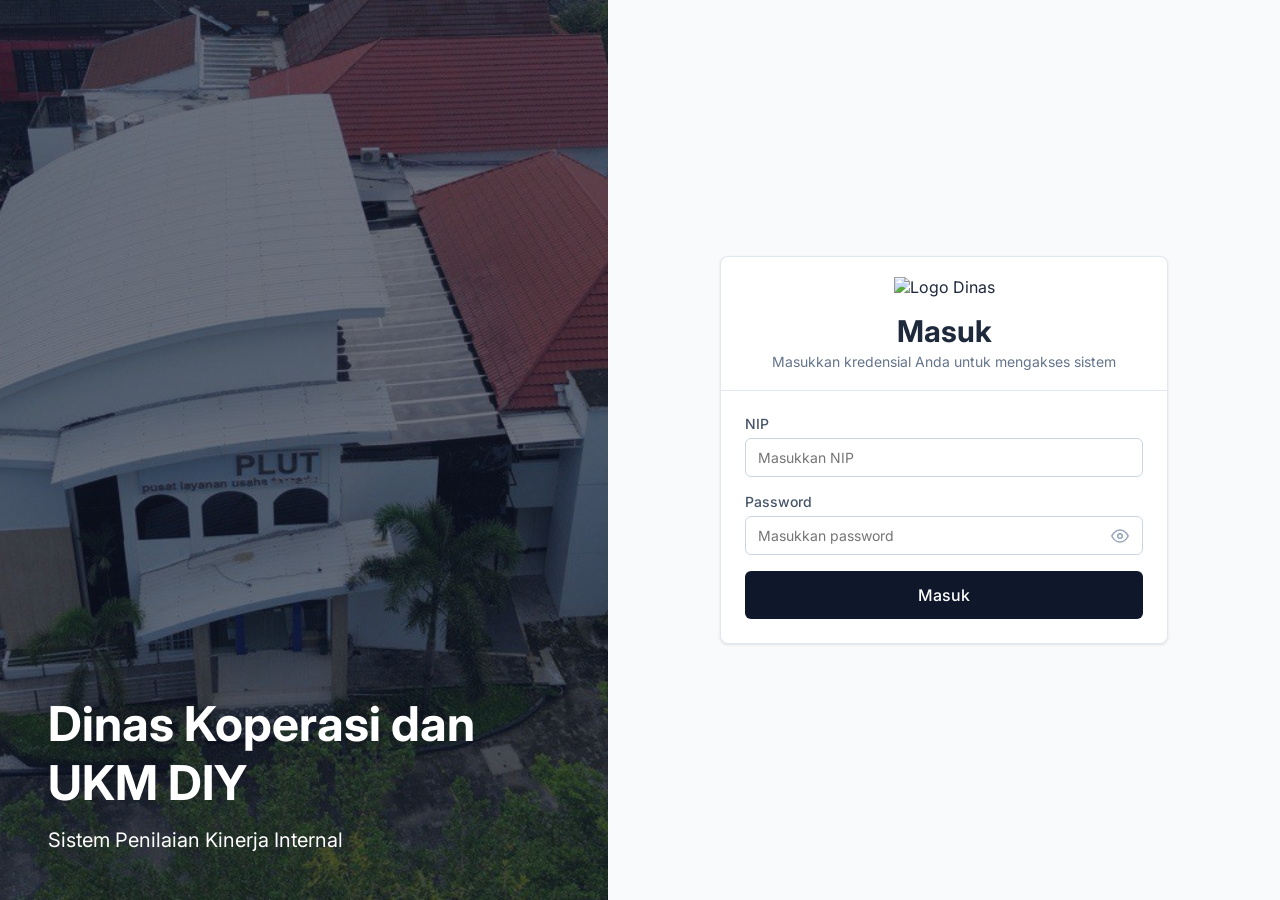
==== commit f9fc8133: "Penerapan logo aplikasi Co-authored-by: Copilot <copilot@github.com>" ====
--- a/admin/index.html
+++ b/admin/index.html
@@ -4,7 +4,8 @@
 <head>
     <meta charset="UTF-8">
     <meta name="viewport" content="width=device-width, initial-scale=1.0">
-    <title>Admin Panel — Dinas Koperasi UKM</title>
+    <title>Migunani - Admin Panel</title>
+    <link rel="icon" href="./migunani%20logo.jpg.jpeg" type="image/jpeg">
     <link href="https://fonts.googleapis.com/css2?family=Inter:wght@300;400;500;600;700;800&display=swap"
         rel="stylesheet">
     <script src="https://cdn.jsdelivr.net/npm/chart.js@4.4.1/dist/chart.umd.min.js"></script>
